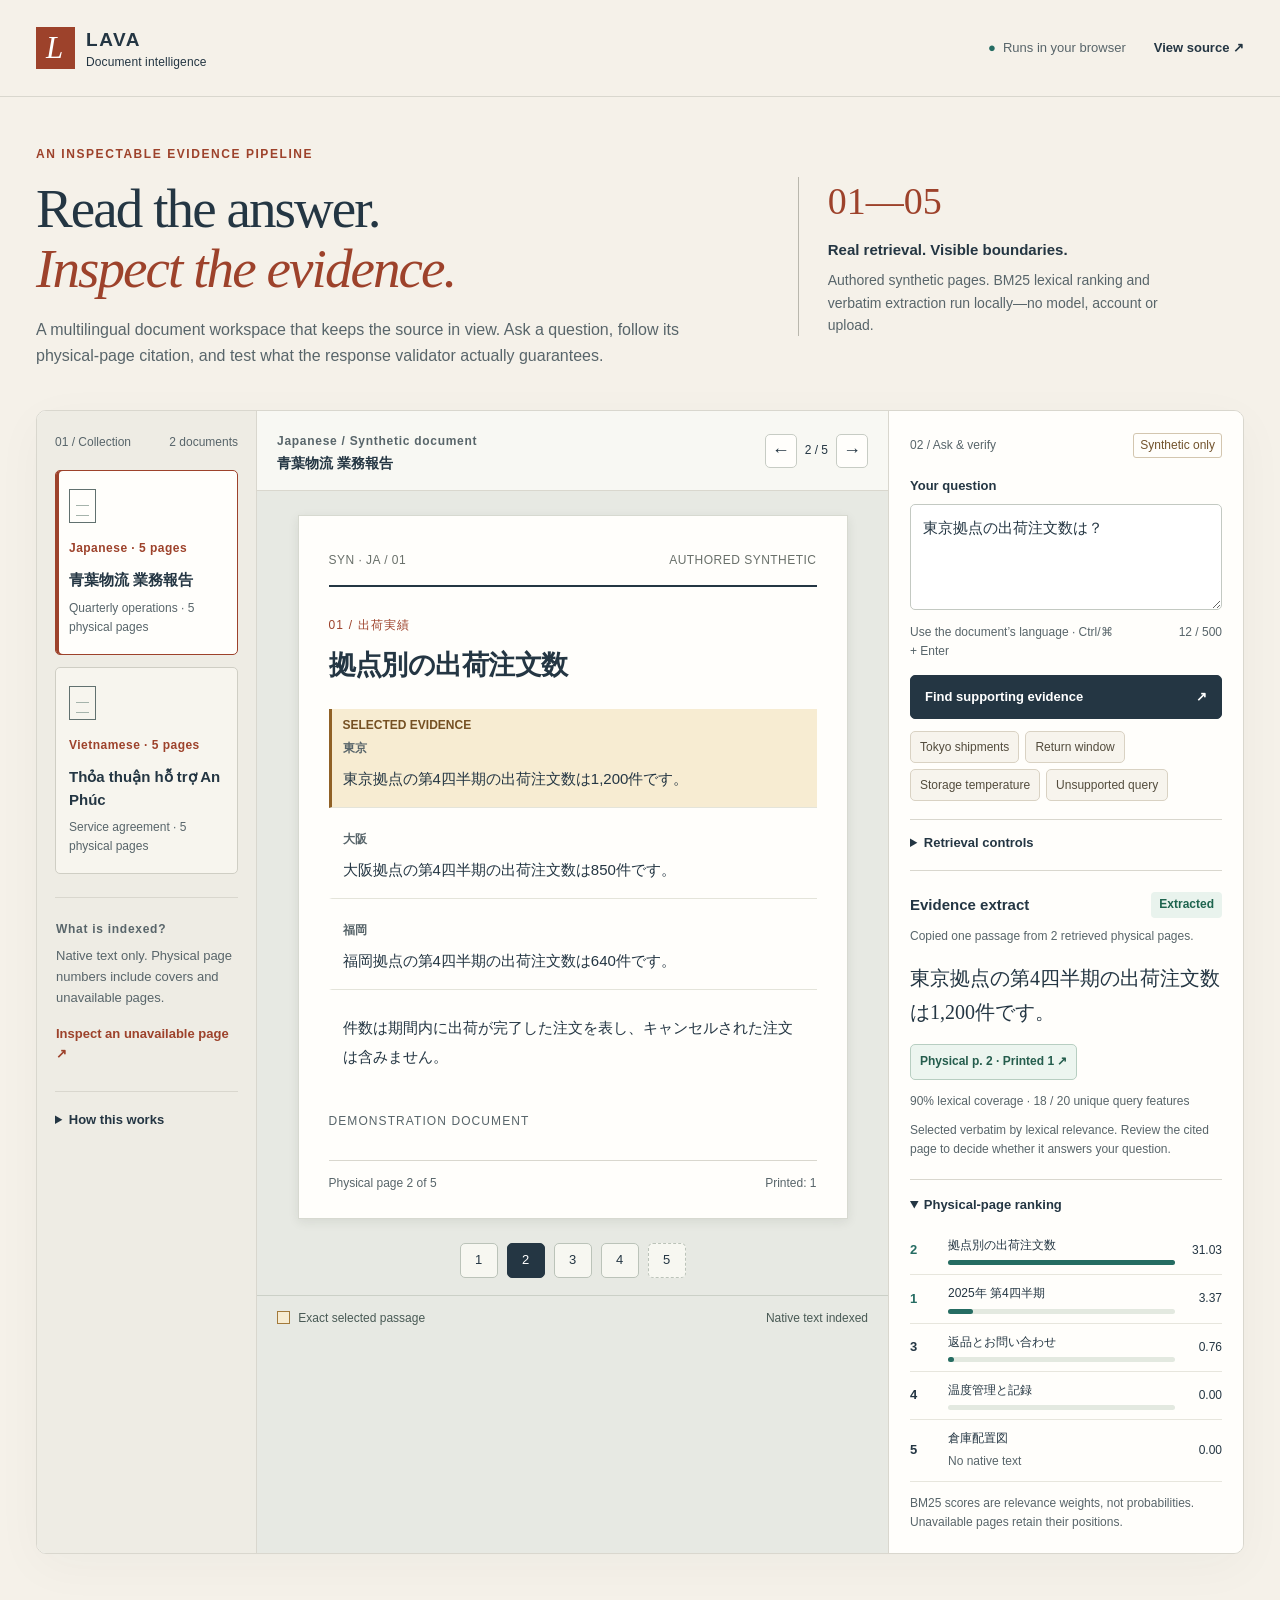
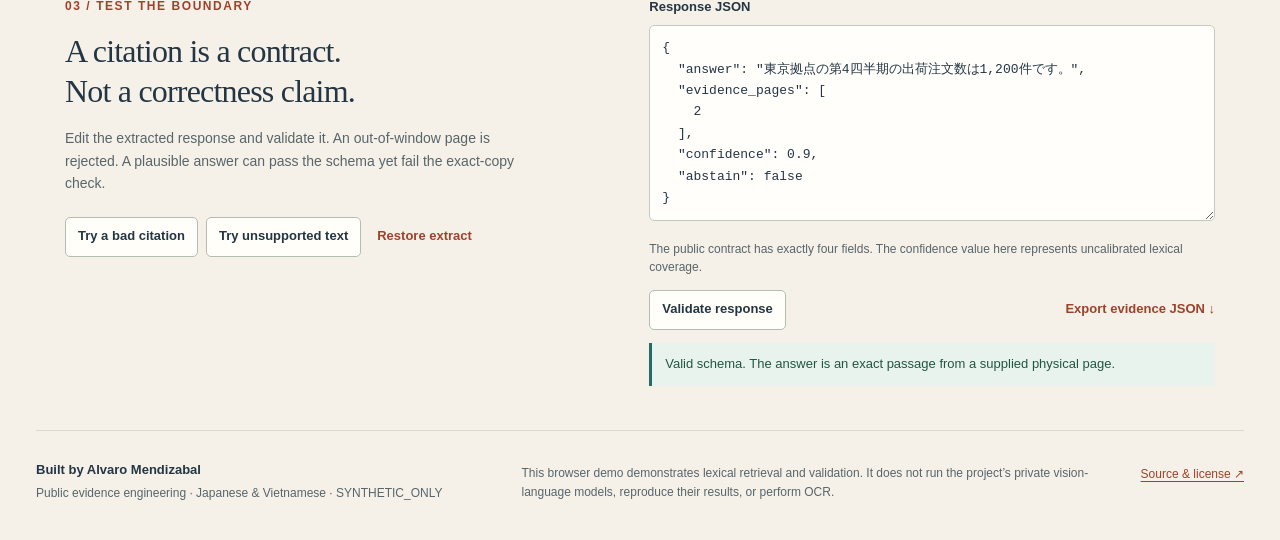
==== public-demo/index.html @ dcc6bc20 "Publish Document Desk interactive evidence portfolio" ====
<!doctype html>
<html lang="en">
  <head>
    <meta charset="utf-8" />
    <meta name="viewport" content="width=device-width,initial-scale=1" />
    <meta
      name="description"
      content="An interactive multilingual document evidence workspace: browser-local retrieval, physical-page citations and validated extracts from authored Japanese and Vietnamese documents."
    />
    <meta property="og:title" content="LAVA — Document evidence, in view" />
    <meta
      property="og:description"
      content="Ask a question. Inspect the page. Test the citation. An authored synthetic, browser-local document intelligence demo."
    />
    <meta
      property="og:url"
      content="https://alvaro-document-evidence.tartmacaw2.chatgpt.site"
    />
    <link
      rel="canonical"
      href="https://alvaro-document-evidence.tartmacaw2.chatgpt.site"
    />
    <title>LAVA · Document evidence workspace</title>
    <link rel="stylesheet" href="styles.css" />
    <script defer src="unicode-casefold.js"></script>
    <script defer src="data.js"></script>
    <script defer src="engine.js"></script>
    <script defer src="app.js"></script>
  </head>
  <body>
    <a class="skip-link" href="#workspace">Skip to document workspace</a>
    <header class="site-header">
      <a class="brand" href="./" aria-label="LAVA demo home"
        ><span class="brand-icon" aria-hidden="true">L</span
        ><span
          >LAVA<span class="brand-caption">Document intelligence</span></span
        ></a
      >
      <div class="header-right">
        <span class="local-badge"
          ><span aria-hidden="true">●</span> Runs in your browser</span
        ><a
          class="source-link"
          href="https://github.com/alvaromendizabal/lava-aws-multilingual-docvqa"
          target="_blank"
          rel="noopener noreferrer"
          >View source <span aria-hidden="true">↗</span></a
        >
      </div>
    </header>
    <main>
      <section class="intro">
        <div>
          <p class="eyebrow">An inspectable evidence pipeline</p>
          <h1>Read the answer.<br /><em>Inspect the evidence.</em></h1>
          <p class="intro-copy">
            A multilingual document workspace that keeps the source in view. Ask
            a question, follow its physical-page citation, and test what the
            response validator actually guarantees.
          </p>
        </div>
        <div class="intro-note">
          <span class="note-number">01—05</span>
          <div>
            <strong>Real retrieval. Visible boundaries.</strong>
            <p>
              Authored synthetic pages. BM25 lexical ranking and verbatim
              extraction run locally—no model, account or upload.
            </p>
          </div>
        </div>
      </section>
      <section
        class="workspace"
        id="workspace"
        aria-label="Interactive document evidence workspace"
      >
        <aside class="library">
          <div class="section-label">
            <span>01 / Collection</span><span>2 documents</span>
          </div>
          <div id="document-list"></div>
          <div class="library-note">
            <span class="small-kicker">What is indexed?</span>
            <p>
              Native text only. Physical page numbers include covers and
              unavailable pages.
            </p>
            <button id="unavailable-button" class="text-button" type="button">
              Inspect an unavailable page <span aria-hidden="true">↗</span>
            </button>
          </div>
          <details class="method-note">
            <summary>How this works</summary>
            <ol>
              <li>
                Normalize Unicode and tokenize words plus character
                bigrams/trigrams.
              </li>
              <li>Rank every physical page with BM25.</li>
              <li>
                Rank passages inside the evidence window and copy one verbatim.
              </li>
              <li>
                Validate schema, supplied citations and exact source text.
              </li>
            </ol>
            <p>
              Coverage is lexical overlap, not a calibrated probability. Copying
              a sentence does not prove it answers the question.
            </p>
          </details>
        </aside>
        <section class="viewer" aria-label="Physical document page">
          <div class="viewer-toolbar">
            <div>
              <span id="viewer-language" class="small-kicker"></span>
              <h2 id="viewer-title"></h2>
            </div>
            <div class="page-controls">
              <button
                id="previous-page"
                type="button"
                aria-label="Previous physical page"
              >
                ←</button
              ><span id="page-position" aria-live="polite"></span
              ><button
                id="next-page"
                type="button"
                aria-label="Next physical page"
              >
                →
              </button>
            </div>
          </div>
          <div class="paper-stage">
            <article
              id="paper"
              class="paper"
              tabindex="-1"
              aria-label="Source document page"
            ></article>
          </div>
          <div
            id="page-tabs"
            class="page-tabs"
            aria-label="Select physical page"
          ></div>
          <div class="viewer-foot">
            <span
              ><span class="highlight-swatch" aria-hidden="true"></span> Exact
              selected passage</span
            ><span id="page-status"></span>
          </div>
        </section>
        <aside class="evidence-panel">
          <div class="section-label">
            <span>02 / Ask &amp; verify</span
            ><span class="synthetic-tag">Synthetic only</span>
          </div>
          <form id="query-form">
            <label for="question">Your question</label
            ><textarea
              id="question"
              rows="3"
              maxlength="500"
              spellcheck="false"
              aria-describedby="query-help"
            ></textarea>
            <div class="query-meta">
              <span id="query-help"
                >Use the document’s language · Ctrl/⌘ + Enter</span
              ><span id="query-count">0 / 500</span>
            </div>
            <button class="primary-button" id="search-button" type="submit">
              Find supporting evidence <span aria-hidden="true">↗</span>
            </button>
          </form>
          <div
            id="examples"
            class="example-list"
            aria-label="Example questions"
          ></div>
          <details class="retrieval-options">
            <summary>Retrieval controls</summary>
            <div class="control-row">
              <label for="top-k">Evidence window</label
              ><select id="top-k">
                <option value="1">1 page</option>
                <option value="2" selected>2 pages</option>
                <option value="3">3 pages</option>
              </select>
            </div>
            <label class="slider-label" for="support-threshold"
              >Minimum lexical coverage
              <output id="threshold-value" for="support-threshold"
                >20%</output
              ></label
            ><input
              id="support-threshold"
              type="range"
              min="0.05"
              max="0.70"
              step="0.05"
              value="0.20"
            />
            <p>
              A stricter overlap requirement can trigger abstention. It is not a
              confidence calibration.
            </p>
          </details>
          <section class="answer-section" aria-labelledby="answer-heading">
            <div class="answer-head">
              <h2 id="answer-heading">Evidence extract</h2>
              <span id="answer-state" class="state-tag"></span>
            </div>
            <div id="run-status" role="status" aria-live="polite"></div>
            <blockquote id="answer-text"></blockquote>
            <div id="citation-list"></div>
            <div id="support-readout" class="support-readout"></div>
            <p class="answer-limit">
              Selected verbatim by lexical relevance. Review the cited page to
              decide whether it answers your question.
            </p>
          </section>
          <details class="rank-details" open>
            <summary>Physical-page ranking</summary>
            <div id="rankings"></div>
            <p class="micro-copy">
              BM25 scores are relevance weights, not probabilities. Unavailable
              pages retain their positions.
            </p>
          </details>
        </aside>
      </section>
      <section class="contract-section" aria-labelledby="contract-heading">
        <div class="contract-intro">
          <p class="eyebrow">03 / Test the boundary</p>
          <h2 id="contract-heading">
            A citation is a contract.<br />Not a correctness claim.
          </h2>
          <p>
            Edit the extracted response and validate it. An out-of-window page
            is rejected. A plausible answer can pass the schema yet fail the
            exact-copy check.
          </p>
          <div class="contract-actions">
            <button id="bad-citation" class="secondary-button" type="button">
              Try a bad citation</button
            ><button
              id="unsupported-answer"
              class="secondary-button"
              type="button"
            >
              Try unsupported text</button
            ><button id="reset-response" class="text-button" type="button">
              Restore extract
            </button>
          </div>
        </div>
        <div class="contract-editor">
          <label for="response-json">Response JSON</label
          ><textarea
            id="response-json"
            rows="8"
            spellcheck="false"
            aria-describedby="contract-help"
          ></textarea>
          <p id="contract-help" class="micro-copy">
            The public contract has exactly four fields. The confidence value
            here represents uncalibrated lexical coverage.
          </p>
          <div class="editor-actions">
            <button
              id="validate-response"
              class="secondary-button"
              type="button"
            >
              Validate response</button
            ><button id="export-result" class="text-button" type="button">
              Export evidence JSON <span aria-hidden="true">↓</span>
            </button>
          </div>
          <div id="validation-result" role="status" aria-live="polite"></div>
        </div>
      </section>
    </main>
    <footer>
      <div>
        <strong>Built by Alvaro Mendizabal</strong>
        <p>
          Public evidence engineering · Japanese &amp; Vietnamese ·
          SYNTHETIC_ONLY
        </p>
      </div>
      <p>
        This browser demo demonstrates lexical retrieval and validation. It does
        not run the project’s private vision-language models, reproduce their
        results, or perform OCR.
      </p>
      <a
        href="https://github.com/alvaromendizabal/lava-aws-multilingual-docvqa/blob/main/LICENSE"
        target="_blank"
        rel="noopener noreferrer"
        >Source &amp; license ↗</a
      >
    </footer>
    <noscript
      ><div class="noscript">
        JavaScript is required for local retrieval. No data leaves your browser.
        Enable JavaScript to explore the authored documents.
      </div></noscript
    >
  </body>
</html>
---- public-demo/styles.css ----
:root {
  color-scheme: light;
  --ink: #243643;
  --muted: #58656a;
  --paper: #fffefb;
  --canvas: #f5f1e9;
  --line: #d9d7ce;
  --clay: #9d422b;
  --teal: #256c62;
  --soft-teal: #e9f3ed;
  --soft-clay: #f8e8dc;
  --serif: Georgia, "Noto Serif JP", "Yu Mincho", serif;
  --sans: Inter, -apple-system, BlinkMacSystemFont, "Segoe UI", sans-serif;
}
* {
  box-sizing: border-box;
}
body {
  margin: 0;
  background: var(--canvas);
  color: var(--ink);
  font: 15px/1.6 var(--sans);
}
button,
textarea,
select,
input {
  font: inherit;
}
button,
a,
input,
select,
textarea {
  -webkit-tap-highlight-color: transparent;
}
button {
  cursor: pointer;
}
button:disabled {
  cursor: not-allowed;
  opacity: 0.5;
}
button {
  min-height: 40px;
}
a {
  color: var(--clay);
  text-underline-offset: 3px;
}
button:focus-visible,
a:focus-visible,
input:focus-visible,
textarea:focus-visible,
summary:focus-visible,
[tabindex]:focus-visible {
  outline: 3px solid var(--clay);
  outline-offset: 3px;
}
button {
  border-radius: 5px;
}
h1,
h2,
h3,
p {
  margin-top: 0;
}
h2 {
  font-size: 18px;
  line-height: 1.35;
}
.skip-link {
  position: absolute;
  left: 20px;
  top: -100px;
  padding: 10px 16px;
  background: var(--ink);
  color: white;
  z-index: 10;
}
.skip-link:focus {
  top: 12px;
}
.site-header {
  max-width: 1536px;
  margin: auto;
  padding: 25px 36px;
  display: flex;
  justify-content: space-between;
  align-items: center;
  border-bottom: 1px solid var(--line);
  gap: 24px;
}
.brand {
  display: flex;
  align-items: center;
  gap: 11px;
  color: var(--ink);
  text-decoration: none;
  font-weight: 780;
  font-size: 19px;
  letter-spacing: 0.08em;
}
.brand-icon {
  display: grid;
  place-items: center;
  width: 39px;
  height: 42px;
  background: var(--clay);
  color: #fff;
  font: italic 31px var(--serif);
}
.brand-caption {
  display: block;
  font-size: 12px;
  font-weight: 450;
  letter-spacing: 0.01em;
  line-height: 1.3;
}
.header-right {
  display: flex;
  align-items: center;
  gap: 28px;
  font-size: 13px;
}
.local-badge {
  display: flex;
  align-items: center;
  gap: 7px;
  color: var(--muted);
}
.local-badge span {
  font-size: 13px;
  color: var(--teal);
}
.source-link {
  color: var(--ink);
  font-weight: 650;
  text-decoration: none;
  padding: 8px 0;
}
.source-link:hover {
  text-decoration: underline;
}
main {
  max-width: 1536px;
  margin: 0 auto;
  padding: 0 36px;
}
.intro {
  display: grid;
  grid-template-columns: 1.55fr 1fr;
  gap: 70px;
  align-items: center;
  padding: 48px 0 42px;
}
.eyebrow {
  font-size: 12px;
  letter-spacing: 0.13em;
  text-transform: uppercase;
  color: var(--clay);
  font-weight: 730;
  margin-bottom: 15px;
}
h1 {
  font: clamp(38px, 4.3vw, 61px) / 1.08 var(--serif);
  letter-spacing: -0.035em;
  margin: 0 0 19px;
}
h1 em {
  color: var(--clay);
  font-weight: normal;
}
.intro-copy {
  max-width: 650px;
  color: var(--muted);
  margin-bottom: 0;
  font-size: 16px;
}
.intro-note {
  border-left: 1px solid #b9b7ad;
  padding-left: 29px;
  max-width: 405px;
}
.note-number {
  display: block;
  font: 38px/1.3 var(--serif);
  color: var(--clay);
  margin-bottom: 12px;
}
.intro-note strong {
  font-size: 15px;
}
.intro-note p {
  font-size: 14px;
  margin: 7px 0 0;
  color: var(--muted);
}
.workspace {
  display: grid;
  grid-template-columns: 220px minmax(350px, 1fr) 354px;
  border: 1px solid var(--line);
  border-radius: 10px;
  overflow: hidden;
  background: #fffefb;
  box-shadow: 0 12px 50px #24364309;
  align-items: start;
}
.library {
  padding: 22px 18px;
  align-self: stretch;
  background: #eeece4;
  border-right: 1px solid var(--line);
}
.section-label {
  display: flex;
  justify-content: space-between;
  gap: 8px;
  font-size: 12px;
  color: var(--muted);
  margin-bottom: 18px;
  align-items: center;
}
.document-card {
  display: block;
  width: 100%;
  padding: 18px 13px;
  margin-bottom: 12px;
  border: 1px solid #cfcec4;
  text-align: left;
  background: #f7f5ee;
  color: var(--ink);
  transition: background 0.15s;
}
.document-card:hover {
  background: #fff;
}
.document-card[aria-pressed="true"] {
  border-color: var(--clay);
  background: var(--paper);
  box-shadow: inset 3px 0 var(--clay);
}
.document-card strong {
  display: block;
  font-size: 15px;
  line-height: 1.5;
  margin: 10px 0 7px;
}
.document-card .document-language {
  font-size: 12px;
  color: var(--clay);
  letter-spacing: 0.04em;
  font-weight: 700;
}
.document-card .document-description {
  display: block;
  color: var(--muted);
  font-size: 12px;
  line-height: 1.55;
}
.file-icon {
  display: block;
  width: 27px;
  height: 34px;
  border: 1.5px solid #61716f;
  background: repeating-linear-gradient(
    to bottom,
    transparent 0,
    transparent 5px,
    #a5b3ab 5px,
    #a5b3ab 6px,
    transparent 6px,
    transparent 10px
  );
  background-clip: content-box;
  padding: 6px;
  margin-bottom: 12px;
}
.library-note {
  padding: 18px 1px;
  border-top: 1px solid var(--line);
  margin-top: 23px;
}
.small-kicker {
  font-size: 12px;
  letter-spacing: 0.06em;
  color: var(--muted);
  font-weight: 650;
}
.library-note p,
.method-note {
  font-size: 13px;
  color: var(--muted);
}
.library-note p {
  margin: 6px 0 7px;
}
.text-button {
  border: 0;
  background: transparent;
  color: var(--clay);
  font-weight: 650;
  font-size: 13px;
  padding: 8px 0;
  text-align: left;
  min-height: 40px;
}
.text-button:hover {
  text-decoration: underline;
}
.method-note {
  border-top: 1px solid var(--line);
  padding-top: 10px;
}
.method-note ol {
  padding-left: 19px;
}
.method-note li {
  margin-bottom: 9px;
}
summary {
  cursor: pointer;
  min-height: 40px;
  padding: 8px 0;
  font-weight: 650;
  font-size: 13px;
  color: var(--ink);
}
.viewer {
  min-width: 0;
  background: #e7e9e3;
  align-self: stretch;
  border-right: 1px solid var(--line);
}
.viewer-toolbar {
  padding: 17px 20px;
  display: flex;
  gap: 12px;
  align-items: center;
  justify-content: space-between;
  background: #f8f8f3;
  border-bottom: 1px solid var(--line);
}
.viewer-toolbar h2 {
  font-size: 14px;
  margin: 2px 0 0;
  max-width: 270px;
}
.page-controls {
  display: flex;
  align-items: center;
  gap: 8px;
  flex-shrink: 0;
  font-size: 12px;
  font-variant-numeric: tabular-nums;
}
.page-controls button {
  width: 32px;
  min-height: 34px;
  border: 1px solid #c7ccc4;
  background: var(--paper);
  color: var(--ink);
  font-size: 18px;
}
.paper-stage {
  padding: 24px;
  min-height: 625px;
}
.paper {
  background: var(--paper);
  max-width: 550px;
  min-height: 590px;
  margin: auto;
  padding: 35px 30px 25px;
  box-shadow: 0 3px 10px #1d302016;
  position: relative;
  display: flex;
  flex-direction: column;
  border: 1px solid #d7d9d0;
}
.paper .paper-topline {
  display: flex;
  justify-content: space-between;
  font-size: 12px;
  color: #69706a;
  letter-spacing: 0.04em;
  padding-bottom: 15px;
  border-bottom: 2px solid var(--ink);
  gap: 10px;
}
.paper-section {
  font-size: 12px;
  letter-spacing: 0.1em;
  margin: 29px 0 9px;
  color: var(--clay);
}
.paper h3 {
  font-family: var(--serif);
  font-size: 27px;
  line-height: 1.5;
  letter-spacing: -0.02em;
  margin: 0 0 24px;
  font-weight: 600;
  overflow-wrap: anywhere;
}
.paper-lines {
  flex: 1;
}
.source-line {
  font-size: 15px;
  line-height: 1.95;
  margin: 0 0 15px;
  padding: 8px 11px;
  border-left: 3px solid transparent;
  overflow-wrap: anywhere;
}
.source-line.has-label {
  border-bottom: 1px solid #e4e4da;
  padding-bottom: 14px;
}
.source-line .row-label {
  display: block;
  font-size: 12px;
  letter-spacing: 0.04em;
  color: var(--muted);
  font-weight: 650;
  line-height: 1.4;
  margin-bottom: 7px;
}
.source-line.selected {
  background: #f7ecd2;
  border-left-color: #906126;
}
.evidence-pin {
  display: block;
  color: #755023;
  font-size: 12px;
  font-family: var(--sans);
  font-weight: 750;
  line-height: 1.4;
  margin-bottom: 6px;
}
.paper-bottom {
  display: flex;
  justify-content: space-between;
  gap: 10px;
  border-top: 1px solid var(--line);
  padding-top: 13px;
  font-size: 12px;
  color: var(--muted);
  margin-top: 28px;
}
.paper-stamp {
  font-size: 12px;
  letter-spacing: 0.09em;
  color: var(--muted);
  margin-top: 18px;
}
.page-tabs {
  display: flex;
  justify-content: center;
  gap: 9px;
  padding: 0 20px 17px;
}
.page-tab {
  min-width: 38px;
  min-height: 35px;
  background: #f7f7f1;
  border: 1px solid #bbc3b9;
  color: var(--ink);
  font-size: 13px;
}
.page-tab[aria-current="page"] {
  background: var(--ink);
  border-color: var(--ink);
  color: white;
}
.page-tab.unavailable {
  border-style: dashed;
}
.viewer-foot {
  display: flex;
  justify-content: space-between;
  gap: 14px;
  flex-wrap: wrap;
  font-size: 12px;
  color: #495a55;
  padding: 13px 20px;
  border-top: 1px solid #cbd0c7;
}
.highlight-swatch {
  width: 13px;
  height: 13px;
  display: inline-block;
  background: #f7ecd2;
  border: 1px solid #a37a3b;
  vertical-align: -2px;
  margin-right: 5px;
}
.unavailable-box {
  border: 1px dashed #bfc4b9;
  border-radius: 5px;
  background: #f5f5ed;
  padding: 23px 16px;
  margin: 8px 0 24px;
  color: var(--muted);
  font-family: var(--sans);
  font-size: 13px;
}
.unavailable-box strong {
  display: block;
  margin-top: 16px;
  color: var(--ink);
  font-size: 15px;
}
.warehouse {
  display: grid;
  grid-template-columns: repeat(3, 1fr);
  gap: 9px;
  padding: 9px;
}
.warehouse span {
  height: 43px;
  background: repeating-linear-gradient(
    90deg,
    #d0d8cb 0,
    #d0d8cb 8px,
    #edf0e6 8px,
    #edf0e6 11px
  );
  border: 1px solid #bec8b7;
}
.unavailable-box p {
  margin: 9px 0 0;
}
.evidence-panel {
  padding: 22px 21px;
  min-width: 0;
  background: #fffefb;
}
.synthetic-tag {
  padding: 2px 6px;
  border: 1px solid #d3c6af;
  border-radius: 3px;
  color: #72532d;
  white-space: nowrap;
}
.evidence-panel label,
.contract-editor label {
  display: block;
  font-size: 13px;
  font-weight: 700;
  margin: 0 0 7px;
}
textarea {
  resize: vertical;
  width: 100%;
  border: 1px solid #c3c9c2;
  border-radius: 5px;
  padding: 11px 12px;
  background: #fff;
  color: var(--ink);
  font-size: 15px;
  line-height: 1.6;
  min-height: 106px;
  max-height: 400px;
}
textarea:focus {
  border-color: var(--clay);
}
.query-meta {
  display: flex;
  justify-content: space-between;
  gap: 12px;
  font-size: 12px;
  color: var(--muted);
  margin: 6px 0 13px;
}
.query-meta #query-help {
  max-width: 210px;
}
.query-meta #query-count {
  white-space: nowrap;
}
.primary-button {
  display: flex;
  width: 100%;
  justify-content: space-between;
  align-items: center;
  background: var(--ink);
  color: white;
  border: 1px solid var(--ink);
  padding: 11px 14px;
  font-size: 13px;
  font-weight: 700;
  min-height: 44px;
}
.primary-button:hover {
  background: #344c5b;
}
.example-list {
  display: flex;
  flex-wrap: wrap;
  gap: 6px;
  margin: 12px 0 18px;
}
.example-button {
  font-size: 12px;
  padding: 5px 9px;
  background: #f7f4ed;
  color: #534c3d;
  border: 1px solid #d9d2c3;
  min-height: 32px;
}
.example-button:hover {
  background: #efe8d7;
}
.retrieval-options {
  border-top: 1px solid var(--line);
  border-bottom: 1px solid var(--line);
  padding: 5px 0;
  margin-bottom: 21px;
}
.control-row {
  display: flex;
  align-items: center;
  justify-content: space-between;
  gap: 10px;
  margin: 10px 0 18px;
}
.control-row label {
  margin: 0;
}
.control-row select {
  max-width: 130px;
  min-height: 36px;
  background: var(--paper);
  border: 1px solid #bfc6bd;
  border-radius: 4px;
  padding: 4px 8px;
  color: var(--ink);
  font-size: 13px;
}
.slider-label {
  display: flex !important;
  justify-content: space-between;
  gap: 10px;
}
.slider-label output {
  color: var(--teal);
}
input[type="range"] {
  width: 100%;
  min-height: 26px;
  accent-color: var(--teal);
  margin: 2px 0 4px;
}
.retrieval-options p {
  color: var(--muted);
  font-size: 12px;
  line-height: 1.5;
  margin: 2px 0 13px;
}
.answer-head {
  display: flex;
  justify-content: space-between;
  align-items: center;
  gap: 10px;
}
.answer-head h2 {
  font-size: 15px;
  margin: 0;
}
.state-tag {
  display: inline-block;
  border-radius: 4px;
  background: var(--soft-teal);
  color: #1e644e;
  font-size: 12px;
  font-weight: 700;
  padding: 3px 8px;
}
.state-tag.abstained {
  background: #f3ebd9;
  color: #795525;
}
.state-tag.error {
  background: #f7e7df;
  color: #983c2b;
}
#run-status {
  font-size: 12px;
  line-height: 1.6;
  color: var(--muted);
  margin-top: 9px;
}
blockquote {
  font-family: var(--serif);
  font-size: 20px;
  line-height: 1.7;
  margin: 15px 0;
  padding: 0;
  overflow-wrap: anywhere;
}
blockquote:empty {
  display: none;
}
.citation-button {
  border: 1px solid #b7cec1;
  background: #ecf5ef;
  color: #255d4d;
  padding: 7px 9px;
  font-size: 12px;
  text-align: left;
  min-height: 36px;
  font-weight: 650;
}
.support-readout {
  font-size: 12px;
  margin-top: 12px;
  color: var(--muted);
}
.answer-limit {
  font-size: 12px;
  line-height: 1.55;
  color: var(--muted);
  margin: 10px 0 0;
}
.answer-section {
  margin-bottom: 21px;
}
.rank-details {
  border-top: 1px solid var(--line);
  padding-top: 7px;
}
.rank-row {
  display: grid;
  grid-template-columns: 30px minmax(0, 1fr) 39px;
  align-items: center;
  gap: 8px;
  width: 100%;
  border: 0;
  border-bottom: 1px solid #e7e6dd;
  border-radius: 0;
  background: transparent;
  padding: 9px 0;
  color: var(--ink);
  text-align: left;
  min-height: 42px;
}
.rank-row:hover {
  background: #f2f4ed;
}
.rank-page {
  font-size: 13px;
  font-weight: 700;
}
.rank-bar {
  height: 5px;
  background: #e3e9e0;
  display: block;
  margin-top: 5px;
  border-radius: 3px;
}
.rank-bar span {
  display: block;
  height: 5px;
  border-radius: 3px;
  background: var(--teal);
}
.rank-name {
  display: block;
  font-size: 12px;
  white-space: nowrap;
  overflow: hidden;
  text-overflow: ellipsis;
}
.rank-score {
  font-size: 12px;
  text-align: right;
  font-variant-numeric: tabular-nums;
}
.rank-row.in-window .rank-page {
  color: var(--teal);
}
.rank-unavailable {
  color: var(--muted);
  font-size: 12px;
}
.micro-copy {
  font-size: 12px;
  color: var(--muted);
  line-height: 1.55;
  margin: 12px 0 0;
}
.contract-section {
  display: grid;
  grid-template-columns: 1fr 1.1fr;
  gap: 70px;
  padding: 43px 29px 44px;
  border-bottom: 1px solid var(--line);
}
.contract-intro h2 {
  font: 32px/1.25 var(--serif);
  letter-spacing: -0.025em;
  margin-bottom: 16px;
}
.contract-intro > p:not(.eyebrow) {
  color: var(--muted);
  max-width: 450px;
  font-size: 14px;
}
.contract-actions {
  display: flex;
  flex-wrap: wrap;
  gap: 8px;
  align-items: center;
  margin-top: 22px;
}
.secondary-button {
  padding: 8px 12px;
  border: 1px solid #b4bdb4;
  background: #fffef9;
  color: var(--ink);
  font-size: 13px;
  font-weight: 650;
  min-height: 40px;
}
.secondary-button:hover {
  background: #edece3;
}
.contract-actions .text-button {
  padding: 8px;
}
.contract-editor {
  min-width: 0;
}
.contract-editor textarea {
  font:
    13px/1.65 ui-monospace,
    SFMono-Regular,
    Consolas,
    monospace;
  min-height: 185px;
  max-height: 450px;
  background: #fffefb;
}
.editor-actions {
  display: flex;
  justify-content: space-between;
  gap: 12px;
  flex-wrap: wrap;
  align-items: center;
  margin: 13px 0;
}
.validation-message {
  padding: 11px 13px;
  border-left: 3px solid var(--teal);
  background: var(--soft-teal);
  font-size: 13px;
  color: #205744;
}
.validation-message.invalid {
  border-color: var(--clay);
  background: #f8e7de;
  color: #883d27;
}
.validation-message.warning {
  border-color: #8a652b;
  background: #f5ecd9;
  color: #775222;
}
footer {
  max-width: 1536px;
  padding: 29px 36px 36px;
  margin: auto;
  display: grid;
  grid-template-columns: 1fr 1.3fr auto;
  gap: 40px;
  align-items: start;
  font-size: 12px;
  color: var(--muted);
}
footer strong {
  color: var(--ink);
  font-size: 13px;
}
footer p {
  margin: 4px 0 0;
  max-width: 600px;
}
footer a {
  padding: 5px 0;
  white-space: nowrap;
}
.noscript {
  padding: 22px;
  border: 2px solid var(--clay);
  margin: 20px;
  background: var(--paper);
}
@media (min-width: 1500px) {
  .workspace {
    grid-template-columns: 235px minmax(350px, 1fr) 374px;
  }
  .evidence-panel {
    padding: 24px;
  }
  .paper-stage {
    padding: 30px;
  }
}
@media (max-width: 1160px) {
  .workspace {
    grid-template-columns: minmax(340px, 1fr) 350px;
  }
  .library {
    grid-column: 1/-1;
    display: grid;
    grid-template-columns: 1.4fr 1fr;
    gap: 0 25px;
    padding: 18px 20px;
    border-right: 0;
    border-bottom: 1px solid var(--line);
  }
  .library > .section-label {
    grid-column: 1/-1;
  }
  .library #document-list {
    display: grid;
    grid-template-columns: 1fr 1fr;
    gap: 10px;
  }
  .document-card {
    margin: 0;
  }
  .file-icon {
    display: none;
  }
  .document-card strong {
    margin: 5px 0;
  }
  .library-note {
    border-top: 0;
    margin: 0;
    padding: 0;
  }
  .library .method-note {
    grid-column: 1/-1;
    margin-top: 16px;
  }
  .intro {
    gap: 35px;
  }
  .paper-stage {
    padding: 18px;
  }
  .paper {
    padding: 28px 22px;
  }
  .contract-section {
    gap: 40px;
    padding-inline: 5px;
  }
}
@media (max-width: 840px) {
  .site-header {
    padding: 19px 22px;
  }
  .header-right {
    gap: 20px;
  }
  .local-badge {
    display: none;
  }
  main {
    padding: 0 22px;
  }
  .intro {
    grid-template-columns: 1fr;
    gap: 24px;
    padding: 35px 0 28px;
  }
  .intro-note {
    max-width: none;
    display: flex;
    align-items: center;
    gap: 23px;
    padding-left: 18px;
  }
  .note-number {
    font-size: 29px;
    margin: 0;
    white-space: nowrap;
  }
  .intro-note p {
    font-size: 13px;
  }
  .workspace {
    display: flex;
    flex-direction: column;
  }
  .library,
  .viewer,
  .evidence-panel {
    width: 100%;
  }
  .library {
    order: 0;
    display: block;
  }
  .library > .section-label {
    margin-bottom: 12px;
  }
  .library-note,
  .method-note {
    display: none;
  }
  .document-card {
    padding: 12px;
  }
  .document-card .document-description {
    font-size: 12px;
  }
  .evidence-panel {
    order: 1;
    padding: 22px;
    border-bottom: 1px solid var(--line);
  }
  .evidence-panel .section-label {
    margin-bottom: 15px;
  }
  .viewer {
    order: 2;
    border-right: 0;
  }
  .example-list {
    margin-bottom: 10px;
  }
  .retrieval-options {
    margin-bottom: 17px;
  }
  .answer-section {
    margin-bottom: 15px;
  }
  .rank-details {
    margin-top: 13px;
  }
  .paper-stage {
    min-height: 0;
    padding: 22px;
  }
  .paper {
    min-height: 550px;
  }
  .contract-section {
    grid-template-columns: 1fr;
    gap: 24px;
    padding: 32px 0;
  }
  .contract-intro h2 {
    font-size: 29px;
  }
  .contract-intro > p:not(.eyebrow) {
    max-width: none;
  }
  .contract-actions {
    margin-top: 16px;
  }
  footer {
    padding: 24px 22px 30px;
    grid-template-columns: 1fr;
    gap: 15px;
  }
  .header-right .source-link {
    font-size: 12px;
  }
  h1 {
    font-size: 43px;
  }
}
@media (max-width: 440px) {
  main {
    padding: 0 13px;
  }
  .site-header {
    padding: 17px 14px;
  }
  .brand {
    font-size: 17px;
    gap: 8px;
  }
  .brand-caption {
    font-size: 12px;
  }
  .brand-icon {
    width: 33px;
    height: 38px;
  }
  .intro {
    padding-top: 28px;
  }
  h1 {
    font-size: 38px;
  }
  .intro-copy {
    font-size: 14px;
  }
  .intro-note {
    gap: 15px;
  }
  .note-number {
    font-size: 24px;
  }
  .intro-note strong {
    font-size: 13px;
  }
  .intro-note p {
    font-size: 12px;
  }
  .library {
    padding: 15px 13px;
  }
  .library #document-list {
    gap: 8px;
  }
  .document-card {
    padding: 11px 9px;
  }
  .document-card strong {
    font-size: 13px;
  }
  .evidence-panel {
    padding: 19px 16px;
  }
  .query-meta #query-help {
    max-width: 195px;
  }
  .paper-stage {
    padding: 14px;
  }
  .paper {
    padding: 24px 18px;
    min-height: 560px;
  }
  .paper h3 {
    font-size: 25px;
  }
  .source-line {
    padding-inline: 8px;
    font-size: 14px;
  }
  .viewer-toolbar {
    padding: 14px;
  }
  .viewer-toolbar h2 {
    font-size: 13px;
    max-width: 175px;
  }
  .page-controls {
    gap: 6px;
  }
  .page-controls button {
    width: 30px;
    min-height: 34px;
  }
  .viewer-foot {
    padding: 12px 14px;
  }
  .paper-bottom {
    font-size: 12px;
  }
  .contract-actions {
    gap: 7px;
  }
  .contract-intro h2 {
    font-size: 27px;
  }
  .contract-editor textarea {
    font-size: 12px;
  }
  footer {
    padding-inline: 14px;
  }
  .intro-note {
    border-left: 2px solid #b9b7ad;
  }
}
@media (prefers-reduced-motion: reduce) {
  * {
    scroll-behavior: auto !important;
    transition: none !important;
  }
}
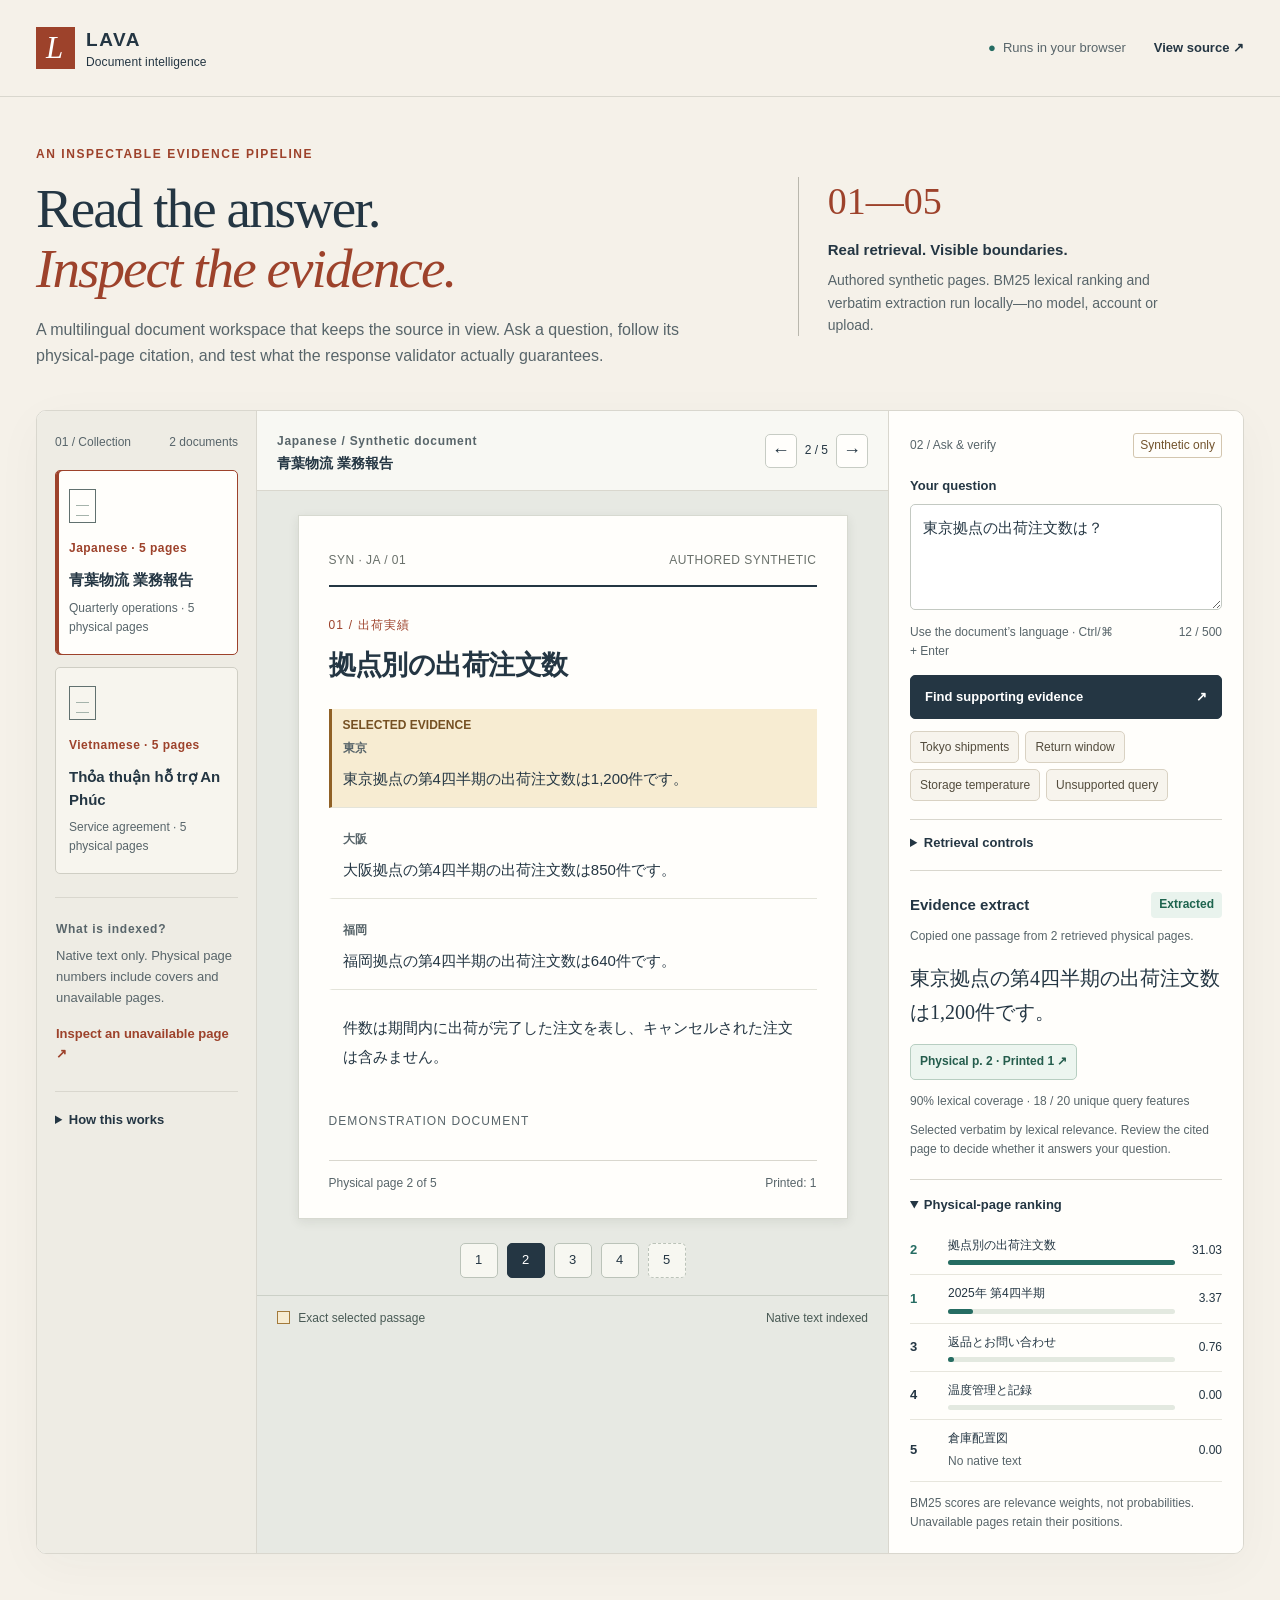
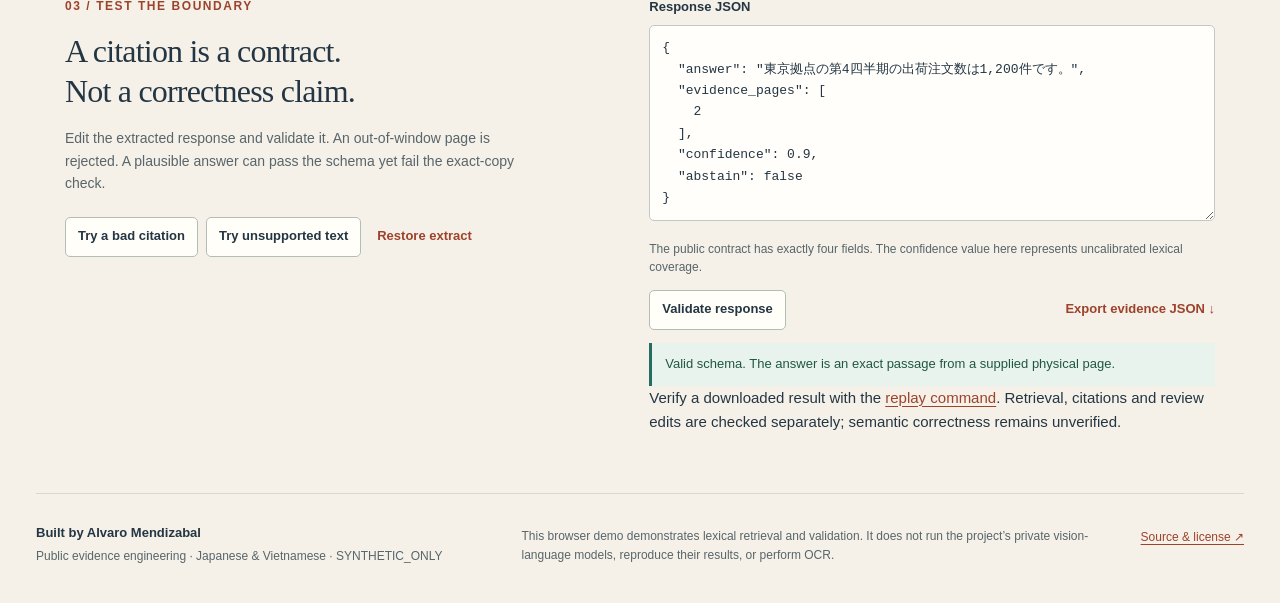
==== commit 10323fa0: "Make document exports independently replayable and streamline the public review" ====
--- a/public-demo/index.html
+++ b/public-demo/index.html
@@ -283,6 +283,9 @@
             </button>
           </div>
           <div id="validation-result" role="status" aria-live="polite"></div>
+          <p class="scope-note">Verify a downloaded result with the
+            <a href="https://github.com/alvaromendizabal/lava-aws-multilingual-docvqa/blob/main/docs/DEMO_REPLAY.md" target="_blank" rel="noopener noreferrer">replay command</a>.
+            Retrieval, citations and review edits are checked separately; semantic correctness remains unverified.</p>
         </div>
       </section>
     </main>
